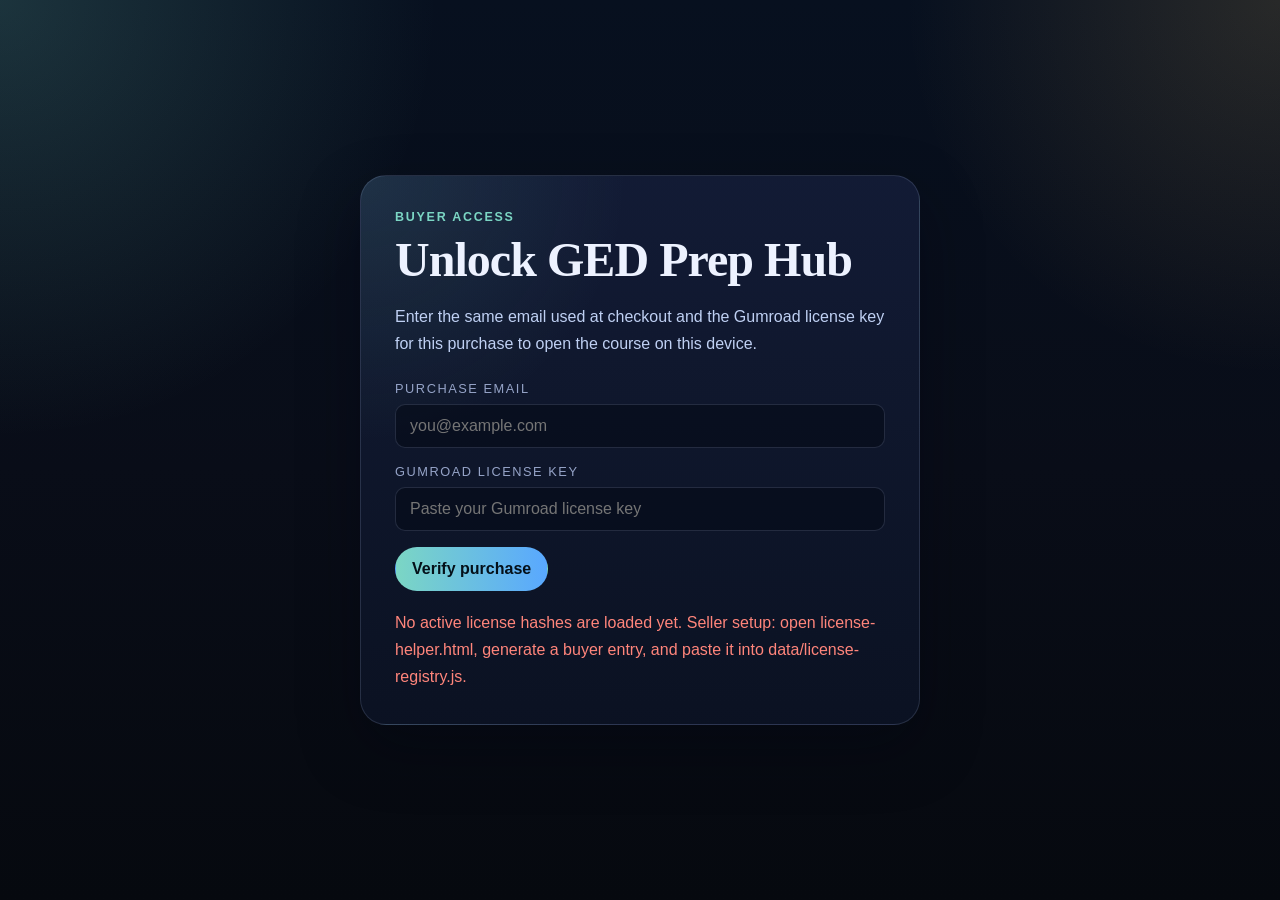
==== index.html @ f18093cb "Update index.html" ====
<!DOCTYPE html>
<html lang="en">
<head>
  <meta charset="UTF-8" />
  <meta name="viewport" content="width=device-width, initial-scale=1.0" />
  <title>GED Prep Hub</title>
  <meta
    name="description"
    content="A serious GED prep app with diagnostics, subject practice, essays, exams, progress tracking, and study plans."
  />
  <script>
    document.documentElement.classList.add("access-locked");
  </script>
  <link rel="stylesheet" href="styles.css" />
</head>
<body>
  <div class="access-gate" id="access-gate">
    <div class="access-gate__panel">
      <p class="eyebrow">Buyer Access</p>
      <h1>Unlock GED Prep Hub</h1>
      <p class="access-gate__copy">
        Enter the same email used at checkout and the Gumroad license key for this purchase to open the course on this device.
      </p>
      <form class="access-gate__form" id="access-gate-form">
        <label class="field">
          <span class="label">Purchase email</span>
          <input
            id="access-email"
            type="email"
            autocomplete="email"
            placeholder="you@example.com"
            required
          />
        </label>
        <label class="field">
          <span class="label">Gumroad license key</span>
          <input
            id="access-license"
            type="text"
            autocomplete="off"
            placeholder="Paste your Gumroad license key"
            required
          />
        </label>
        <div class="button-row">
          <button class="button button--primary" type="submit">Verify purchase</button>
        </div>
      </form>
      <p class="access-gate__status" id="access-gate-status" role="status" aria-live="polite">
        This browser will stay unlocked for this license after a successful check.
      </p>
    </div>
  </div>

  <div class="app-shell">
    <aside class="sidebar">
      <div class="sidebar__brand">
        <p class="eyebrow">GED Study Course</p>
        <h1>GED Prep Hub</h1>
        <p class="sidebar__summary">
          A focused local prep workspace built for adult learning, steady confidence, and exam readiness.
        </p>
      </div>

      <nav class="sidebar__nav" aria-label="Primary">
        <button class="nav-link is-active" data-nav="dashboard">Dashboard</button>
        <button class="nav-link" data-nav="diagnostics">Diagnostic Center</button>
        <button class="nav-link" data-nav="math">Math</button>
        <button class="nav-link" data-nav="rla">Reasoning Through Language Arts</button>
        <button class="nav-link" data-nav="science">Science</button>
        <button class="nav-link" data-nav="socialStudies">Social Studies</button>
        <button class="nav-link" data-nav="essayLab">Essay Lab</button>
        <button class="nav-link" data-nav="practiceExams">Practice Exams</button>
        <button class="nav-link" data-nav="progress">Progress Tracker</button>
        <button class="nav-link" data-nav="studyPlan">Study Plan</button>
        <button class="nav-link" data-nav="montana">Montana GED Info</button>
      </nav>

      <div class="sidebar__footer">
        <div class="mini-stat">
          <span class="mini-stat__label">Study streak</span>
          <strong id="streak-chip">0 days</strong>
        </div>
        <div class="mini-stat">
          <span class="mini-stat__label">Time studied</span>
          <strong id="time-chip">0h 00m</strong>
        </div>
      </div>
    </aside>

    <div class="workspace">
      <header class="topbar">
        <div>
          <p class="eyebrow" id="active-section-eyebrow">Local study workspace</p>
          <h2 id="workspace-title">Dashboard</h2>
        </div>
        <div class="topbar__actions">
          <button class="button button--ghost" id="resume-last-session">Resume last session</button>
          <div class="readiness-pill">
            <span>Readiness</span>
            <strong id="readiness-pill-value">Building baseline</strong>
          </div>
        </div>
      </header>

      <main class="content">
        <section class="panel is-visible" data-panel="dashboard">
          <div class="section-heading">
            <div>
              <p class="eyebrow">Overview</p>
              <h3>Daily command center</h3>
            </div>
            <p class="section-copy">
              Progress, recent activity, weak spots, and the next smart move will appear here.
            </p>
          </div>

          <div class="stats-grid">
            <article class="stat-block">
              <span class="stat-block__label">Overall progress</span>
              <strong class="stat-block__value" id="dashboard-overall-progress">0%</strong>
              <span class="stat-block__detail">Tracks completed questions, essays, and diagnostics.</span>
            </article>
            <article class="stat-block">
              <span class="stat-block__label">Recommended next step</span>
              <strong class="stat-block__value stat-block__value--small" id="dashboard-next-step">Start a diagnostic</strong>
              <span class="stat-block__detail">Recommendations adapt as study activity builds.</span>
            </article>
            <article class="stat-block">
              <span class="stat-block__label">Recent score</span>
              <strong class="stat-block__value" id="dashboard-last-score">--</strong>
              <span class="stat-block__detail">Latest quiz or exam score appears here.</span>
            </article>
            <article class="stat-block">
              <span class="stat-block__label">Essays completed</span>
              <strong class="stat-block__value" id="dashboard-essay-count">0</strong>
              <span class="stat-block__detail">Tracked with rubric self-scores and saved notes.</span>
            </article>
          </div>

          <div class="dashboard-layout">
            <div class="surface">
              <div class="surface__header">
                <h4>Subject momentum</h4>
                <p>Each bar reflects completion and accuracy blended into a simple readiness view.</p>
              </div>
              <div id="dashboard-subject-progress"></div>
            </div>

            <div class="surface">
              <div class="surface__header">
                <h4>Priority focus</h4>
                <p>Weak skills, next actions, and coaching notes update from real study behavior.</p>
              </div>
              <div id="dashboard-priority-panel" class="stack-list"></div>
            </div>
          </div>

          <div class="two-up">
            <div class="surface">
              <div class="surface__header">
                <h4>Recent activity</h4>
                <p>Saved automatically so progress is still here when you come back.</p>
              </div>
              <div id="dashboard-recent-activity" class="stack-list"></div>
            </div>

            <div class="surface">
              <div class="surface__header">
                <h4>Recent scores</h4>
                <p>Practice and diagnostics feed this rolling score history.</p>
              </div>
              <div id="dashboard-recent-scores" class="stack-list"></div>
            </div>
          </div>

          <div class="two-up">
            <div class="surface">
              <div class="surface__header">
                <h4>Study activity</h4>
                <p>A simple recent-study chart makes the routine visible instead of abstract.</p>
              </div>
              <div id="dashboard-study-activity"></div>
            </div>

            <div class="surface">
              <div class="surface__header">
                <h4>Readiness drivers</h4>
                <p>These are the live factors currently shaping the overall readiness estimate.</p>
              </div>
              <div id="dashboard-readiness-drivers" class="stack-list"></div>
            </div>
          </div>
        </section>

        <section class="panel" data-panel="diagnostics">
          <div class="section-heading">
            <div>
              <p class="eyebrow">Readiness baseline</p>
              <h3>Diagnostic Center</h3>
            </div>
            <p class="section-copy">
              Short diagnostics help identify weak topics, set study order, and measure improvement over time.
            </p>
          </div>

          <div class="three-up" id="diagnostic-cards"></div>
          <div class="two-up">
            <div class="surface">
              <div class="surface__header">
                <h4>Diagnostic summary</h4>
                <p>Recent baseline data is translated into a concise performance snapshot.</p>
              </div>
              <div id="diagnostic-summary" class="stack-list"></div>
            </div>

            <div class="surface">
              <div class="surface__header">
                <h4>Recommended study order</h4>
                <p>Subjects are ranked from highest urgency to lowest based on current evidence.</p>
              </div>
              <div id="diagnostic-study-order" class="stack-list"></div>
            </div>
          </div>
          <div class="surface">
            <div class="surface__header">
              <h4>Diagnostic history</h4>
              <p>Retakes and score movement will be stored here.</p>
            </div>
            <div id="diagnostic-history" class="stack-list"></div>
          </div>
        </section>

        <section class="panel" data-panel="math">
          <div class="subject-shell">
            <div class="subject-shell__intro">
              <p class="eyebrow">Math practice</p>
              <h3>Math</h3>
              <p>
                Build from number sense into algebra, geometry, data interpretation, and multi-step problem solving.
              </p>
            </div>
            <div class="subject-shell__controls" id="math-controls"></div>
          </div>
          <div id="math-workspace" class="study-workspace"></div>
        </section>

        <section class="panel" data-panel="rla">
          <div class="subject-shell">
            <div class="subject-shell__intro">
              <p class="eyebrow">Language arts</p>
              <h3>Reasoning Through Language Arts</h3>
              <p>
                Practice reading, evidence, grammar, revision, editing, and adult-focused comprehension.
              </p>
            </div>
            <div class="subject-shell__controls" id="rla-controls"></div>
          </div>
          <div id="rla-workspace" class="study-workspace"></div>
        </section>

        <section class="panel" data-panel="science">
          <div class="subject-shell">
            <div class="subject-shell__intro">
              <p class="eyebrow">Science literacy</p>
              <h3>Science</h3>
              <p>
                Learn how to read experiments, evaluate evidence, and reason through life, physical, and earth science.
              </p>
            </div>
            <div class="subject-shell__controls" id="science-controls"></div>
          </div>
          <div id="science-workspace" class="study-workspace"></div>
        </section>

        <section class="panel" data-panel="socialStudies">
          <div class="subject-shell">
            <div class="subject-shell__intro">
              <p class="eyebrow">Civics and analysis</p>
              <h3>Social Studies</h3>
              <p>
                Strengthen civics, economics, history, geography, and source analysis with GED-style practice.
              </p>
            </div>
            <div class="subject-shell__controls" id="socialStudies-controls"></div>
          </div>
          <div id="socialStudies-workspace" class="study-workspace"></div>
        </section>

        <section class="panel" data-panel="essayLab">
          <div class="section-heading">
            <div>
              <p class="eyebrow">Extended response</p>
              <h3>Essay Lab</h3>
            </div>
            <p class="section-copy">
              Plan, draft, compare models, build a thesis, and self-score against the GED extended response rubric.
            </p>
          </div>
          <div id="essay-lab-root"></div>
        </section>

        <section class="panel" data-panel="practiceExams">
          <div class="section-heading">
            <div>
              <p class="eyebrow">Timed rehearsal</p>
              <h3>Practice Exams</h3>
            </div>
            <p class="section-copy">
              Timed mini-tests, mixed sets, and full mock exams will live here with score reports and auto-submit logic.
            </p>
          </div>
          <div id="exam-center-root"></div>
        </section>

        <section class="panel" data-panel="progress">
          <div class="section-heading">
            <div>
              <p class="eyebrow">Study evidence</p>
              <h3>Progress Tracker</h3>
            </div>
            <p class="section-copy">
              Accuracy, weak skills, trend charts, and readiness signals update from the same saved state used everywhere else.
            </p>
          </div>
          <div id="progress-root"></div>
        </section>

        <section class="panel" data-panel="studyPlan">
          <div class="section-heading">
            <div>
              <p class="eyebrow">Route map</p>
              <h3>Study Plan</h3>
            </div>
            <p class="section-copy">
              Structured schedules for different starting points, time windows, and confidence levels.
            </p>
          </div>
          <div id="study-plan-root"></div>
        </section>

        <section class="panel" data-panel="montana">
          <div class="section-heading">
            <div>
              <p class="eyebrow">State guidance</p>
              <h3>Montana GED Info</h3>
            </div>
            <p class="section-copy">
              Official GED and HiSET reminders plus local adult-learning context will be summarized here.
            </p>
          </div>
          <div id="montana-root"></div>
        </section>
      </main>
    </div>

    <aside class="inspector">
      <div class="inspector__block">
        <p class="eyebrow">Session</p>
        <h3>Saved context</h3>
        <div id="inspector-session" class="stack-list"></div>
      </div>
      <div class="inspector__block">
        <p class="eyebrow">Bookmarks</p>
        <h3>Review queue</h3>
        <div id="inspector-bookmarks" class="stack-list"></div>
      </div>
      <div class="inspector__block">
        <p class="eyebrow">Focus</p>
        <h3>Priority skills</h3>
        <div id="inspector-priorities" class="stack-list"></div>
      </div>
    </aside>
  </div>

  <script src="data/license-registry.js"></script>
  <script src="app.js"></script>
</body>
</html>
---- styles.css ----
:root {
  --bg: #0b1020;
  --bg-alt: #111933;
  --panel: rgba(12, 18, 36, 0.94);
  --line: rgba(159, 177, 214, 0.18);
  --text: #edf2ff;
  --muted: #95a3c7;
  --muted-strong: #bfd0f3;
  --accent: #7bd6c4;
  --warning: #f2c266;
  --danger: #ff857b;
  --success: #67d08a;
  --shadow: 0 24px 60px rgba(2, 6, 18, 0.35);
  --radius-lg: 20px;
  --radius-md: 14px;
  --radius-sm: 10px;
  --sidebar-width: 300px;
  --inspector-width: 290px;
  --transition: 180ms ease;
}

*,
*::before,
*::after {
  box-sizing: border-box;
}

html {
  scroll-behavior: smooth;
}

body {
  margin: 0;
  min-height: 100vh;
  color: var(--text);
  font-family: "Segoe UI Variable Text", "Segoe UI", sans-serif;
  background:
    radial-gradient(circle at top left, rgba(123, 214, 196, 0.18), transparent 28%),
    radial-gradient(circle at top right, rgba(242, 194, 102, 0.14), transparent 24%),
    linear-gradient(180deg, #07101f 0%, #090d18 52%, #06090f 100%);
}

html.access-locked,
html.access-locked body {
  overflow: hidden;
}

button,
input,
select,
textarea {
  font: inherit;
}

button {
  cursor: pointer;
}

.app-shell {
  display: grid;
  grid-template-columns: var(--sidebar-width) minmax(0, 1fr) var(--inspector-width);
  min-height: 100vh;
}

html.access-locked .app-shell {
  display: none;
}

.access-gate {
  display: none;
  min-height: 100vh;
  padding: 28px;
  align-items: center;
  justify-content: center;
}

html.access-locked .access-gate {
  display: flex;
}

.access-gate__panel {
  width: min(560px, 100%);
  padding: 34px;
  border-radius: 26px;
  border: 1px solid rgba(159, 177, 214, 0.18);
  background:
    radial-gradient(circle at top left, rgba(123, 214, 196, 0.12), transparent 34%),
    linear-gradient(180deg, rgba(19, 28, 54, 0.96), rgba(11, 18, 35, 0.98));
  box-shadow: var(--shadow);
}

.access-gate__panel h1 {
  margin: 0 0 12px;
  font-family: Georgia, "Times New Roman", serif;
  letter-spacing: -0.02em;
  font-size: clamp(2rem, 4vw, 3rem);
}

.access-gate__copy,
.access-gate__status {
  color: var(--muted-strong);
  line-height: 1.7;
}

.access-gate__form {
  display: grid;
  gap: 16px;
  margin-top: 24px;
}

.access-gate__status {
  margin: 18px 0 0;
}

.access-gate__status.is-error {
  color: var(--danger);
}

.access-gate__status.is-success {
  color: var(--success);
}

.sidebar,
.inspector {
  display: flex;
  flex-direction: column;
  gap: 18px;
  padding: 28px 24px;
  background: rgba(5, 10, 22, 0.82);
  border-right: 1px solid var(--line);
  backdrop-filter: blur(18px);
}

.inspector {
  border-right: 0;
  border-left: 1px solid var(--line);
}

.workspace {
  display: flex;
  flex-direction: column;
  min-width: 0;
}

.topbar {
  display: flex;
  align-items: center;
  justify-content: space-between;
  gap: 24px;
  padding: 28px 34px 20px;
  border-bottom: 1px solid var(--line);
  background: linear-gradient(180deg, rgba(7, 13, 26, 0.96), rgba(7, 13, 26, 0.76));
  backdrop-filter: blur(20px);
  position: sticky;
  top: 0;
  z-index: 10;
}

.content {
  padding: 28px 34px 48px;
}

.eyebrow {
  margin: 0 0 8px;
  color: var(--accent);
  font-size: 0.78rem;
  font-weight: 700;
  letter-spacing: 0.14em;
  text-transform: uppercase;
}

.sidebar__brand h1,
.topbar h2,
.section-heading h3,
.subject-shell__intro h3,
.inspector h3 {
  margin: 0;
  font-family: Georgia, "Times New Roman", serif;
  letter-spacing: -0.02em;
}

.sidebar__brand h1 {
  font-size: clamp(2rem, 3vw, 2.8rem);
  line-height: 1;
}

.sidebar__summary,
.section-copy,
.surface__header p,
.subject-shell__intro p,
.stat-block__detail,
.stack-item__meta,
.mini-stat__label {
  color: var(--muted);
  line-height: 1.6;
}

.sidebar__nav {
  display: flex;
  flex-direction: column;
  gap: 10px;
  margin-top: 32px;
}

.nav-link,
.button {
  border: 1px solid transparent;
  border-radius: 999px;
  padding: 12px 16px;
  background: transparent;
  color: var(--muted-strong);
  transition: transform var(--transition), border-color var(--transition), background var(--transition), color var(--transition);
}

.nav-link:hover,
.nav-link:focus-visible,
.button:hover,
.button:focus-visible {
  outline: none;
  border-color: rgba(123, 214, 196, 0.35);
  background: rgba(123, 214, 196, 0.08);
  color: var(--text);
  transform: translateX(2px);
}

.nav-link.is-active {
  background: linear-gradient(90deg, rgba(123, 214, 196, 0.18), rgba(123, 214, 196, 0.04));
  border-color: rgba(123, 214, 196, 0.32);
  color: var(--text);
}

.button--ghost {
  border-color: var(--line);
}

.sidebar__footer {
  margin-top: auto;
  padding-top: 28px;
}

.mini-stat,
.readiness-pill,
.surface,
.stat-block,
.question-card,
.stack-item,
.controls-panel,
.passage-card,
.subject-summary,
.empty-state {
  background: linear-gradient(180deg, rgba(19, 28, 54, 0.92), rgba(11, 18, 35, 0.96));
  border: 1px solid var(--line);
  border-radius: var(--radius-lg);
  box-shadow: var(--shadow);
}

.readiness-pill {
  display: flex;
  flex-direction: column;
  gap: 4px;
  padding: 12px 16px;
  min-width: 180px;
}

.readiness-pill span {
  color: var(--muted);
  font-size: 0.76rem;
  text-transform: uppercase;
  letter-spacing: 0.12em;
}

.panel {
  display: none;
  animation: fadeUp 360ms ease;
}

.panel.is-visible {
  display: block;
}

@keyframes fadeUp {
  from {
    opacity: 0;
    transform: translateY(10px);
  }
  to {
    opacity: 1;
    transform: translateY(0);
  }
}

.section-heading,
.surface__header,
.subject-shell {
  display: flex;
  align-items: end;
  justify-content: space-between;
  gap: 20px;
}

.subject-shell {
  margin-bottom: 24px;
}

.subject-shell__intro {
  max-width: 700px;
}

.stats-grid,
.three-up,
.dashboard-layout,
.two-up {
  display: grid;
  gap: 18px;
}

.stats-grid {
  grid-template-columns: repeat(4, minmax(0, 1fr));
  margin: 24px 0 18px;
}

.three-up {
  grid-template-columns: repeat(3, minmax(0, 1fr));
}

.dashboard-layout,
.two-up {
  grid-template-columns: minmax(0, 1.45fr) minmax(0, 1fr);
  margin-top: 18px;
}

.stat-block,
.surface,
.controls-panel {
  padding: 22px;
}

.stat-block__label,
.stack-item__label,
.label {
  color: var(--muted);
  font-size: 0.8rem;
  text-transform: uppercase;
  letter-spacing: 0.12em;
}

.stat-block__value {
  display: block;
  margin-top: 10px;
  font-size: clamp(2rem, 4vw, 2.8rem);
  font-weight: 700;
  line-height: 1;
}

.stat-block__value--small {
  font-size: 1.4rem;
  line-height: 1.2;
}

.stack-list {
  display: flex;
  flex-direction: column;
  gap: 12px;
}

.stack-item,
.empty-state {
  padding: 16px;
}

.surface__header {
  margin-bottom: 18px;
}

.progress-row {
  display: grid;
  grid-template-columns: minmax(120px, 1fr) minmax(0, 3fr) auto;
  gap: 16px;
  align-items: center;
  padding: 12px 0;
  border-bottom: 1px solid rgba(159, 177, 214, 0.08);
}

.progress-row:last-child {
  border-bottom: 0;
}

.progress-bar {
  position: relative;
  height: 12px;
  border-radius: 999px;
  background: rgba(159, 177, 214, 0.12);
  overflow: hidden;
}

.progress-bar__fill {
  position: absolute;
  inset: 0 auto 0 0;
  border-radius: inherit;
  background: linear-gradient(90deg, var(--accent), #4f94ff);
}

.pill {
  display: inline-flex;
  align-items: center;
  gap: 8px;
  padding: 7px 10px;
  border-radius: 999px;
  font-size: 0.8rem;
  background: rgba(123, 214, 196, 0.1);
  color: var(--muted-strong);
  border: 1px solid rgba(123, 214, 196, 0.16);
}

.study-workspace {
  display: flex;
  flex-direction: column;
  gap: 18px;
}

.controls-panel {
  display: grid;
  grid-template-columns: repeat(6, minmax(0, 1fr));
  gap: 14px;
}

.field {
  display: flex;
  flex-direction: column;
  gap: 8px;
}

.field select,
.field input,
.field textarea {
  width: 100%;
  padding: 12px 14px;
  color: var(--text);
  background: rgba(5, 10, 22, 0.56);
  border: 1px solid var(--line);
  border-radius: var(--radius-sm);
}

.button-row {
  display: flex;
  flex-wrap: wrap;
  gap: 10px;
  align-items: center;
}

.button--primary {
  background: linear-gradient(90deg, var(--accent), #59a8ff);
  color: #041019;
  border-color: transparent;
  font-weight: 700;
}

.button--secondary {
  border-color: var(--line);
  background: rgba(159, 177, 214, 0.06);
}

.question-card {
  overflow: hidden;
}

.question-card__header,
.question-card__footer,
.passage-card,
.question-card__body {
  padding: 20px 22px;
}

.question-card__header,
.question-card__footer {
  display: flex;
  flex-wrap: wrap;
  align-items: center;
  justify-content: space-between;
  gap: 12px;
  border-bottom: 1px solid rgba(159, 177, 214, 0.1);
}

.question-card__footer {
  border-top: 1px solid rgba(159, 177, 214, 0.1);
  border-bottom: 0;
}

.question-card__body {
  display: grid;
  gap: 18px;
}

.question-card__body h4,
.surface h4 {
  margin: 0;
  font-size: 1.15rem;
}

.passage-card p,
.question-card__body h4 {
  white-space: pre-line;
  line-height: 1.7;
}

.choices {
  display: flex;
  flex-direction: column;
  gap: 12px;
}

.question-nav {
  display: grid;
  grid-template-columns: repeat(auto-fill, minmax(42px, 1fr));
  gap: 8px;
}

.question-nav__btn {
  border: 1px solid rgba(159, 177, 214, 0.18);
  border-radius: 10px;
  padding: 10px 0;
  background: rgba(8, 13, 25, 0.78);
  color: var(--muted-strong);
}

.question-nav__btn.is-current {
  border-color: rgba(123, 214, 196, 0.55);
  background: rgba(123, 214, 196, 0.16);
  color: var(--text);
}

.question-nav__btn.is-correct {
  border-color: rgba(103, 208, 138, 0.35);
}

.question-nav__btn.is-incorrect {
  border-color: rgba(255, 133, 123, 0.35);
}

.choice {
  display: flex;
  align-items: start;
  gap: 12px;
  padding: 14px 16px;
  border: 1px solid rgba(159, 177, 214, 0.12);
  border-radius: var(--radius-md);
  background: rgba(8, 13, 25, 0.7);
}

.choice.is-correct {
  border-color: rgba(103, 208, 138, 0.4);
  background: rgba(103, 208, 138, 0.1);
}

.choice.is-incorrect {
  border-color: rgba(255, 133, 123, 0.4);
  background: rgba(255, 133, 123, 0.1);
}

.explanation-box {
  padding: 16px;
  border-radius: var(--radius-md);
  background: rgba(79, 148, 255, 0.09);
  border: 1px solid rgba(79, 148, 255, 0.18);
  color: var(--muted-strong);
  line-height: 1.65;
}

.meta-line {
  display: flex;
  flex-wrap: wrap;
  gap: 10px;
}

.chart {
  display: grid;
  gap: 12px;
}

.chart-row {
  display: grid;
  grid-template-columns: minmax(120px, 1fr) minmax(0, 4fr) auto;
  gap: 12px;
  align-items: center;
}

.chart-bar {
  height: 12px;
  overflow: hidden;
  border-radius: 999px;
  background: rgba(159, 177, 214, 0.12);
}

.chart-bar__fill {
  height: 100%;
  background: linear-gradient(90deg, #7bd6c4, #59a8ff);
}

.activity-chart {
  display: grid;
  grid-template-columns: repeat(auto-fit, minmax(42px, 1fr));
  gap: 10px;
  align-items: end;
  min-height: 220px;
}

.activity-bar {
  display: grid;
  gap: 8px;
  justify-items: center;
}

.activity-bar__value,
.activity-bar__sub {
  color: var(--muted);
  font-size: 0.76rem;
}

.activity-bar__track {
  width: 100%;
  height: 132px;
  display: flex;
  align-items: end;
  justify-content: center;
  padding: 8px;
  border-radius: 18px;
  background: rgba(8, 13, 25, 0.72);
  border: 1px solid rgba(159, 177, 214, 0.1);
}

.activity-bar__column {
  width: 100%;
  border-radius: 999px;
  background: linear-gradient(180deg, rgba(123, 214, 196, 0.95), rgba(79, 148, 255, 0.72));
}

.activity-bar__label {
  font-weight: 700;
}

.coverage-domain {
  margin-top: 16px;
  padding-top: 16px;
  border-top: 1px solid rgba(159, 177, 214, 0.1);
}

.coverage-domain:first-of-type {
  margin-top: 0;
  padding-top: 0;
  border-top: 0;
}

.coverage-domain__header {
  display: flex;
  justify-content: space-between;
  align-items: start;
  gap: 18px;
  margin-bottom: 14px;
}

.coverage-domain__header h5 {
  margin: 0 0 6px;
  font-size: 1rem;
}

.coverage-domain__header p {
  margin: 0;
  color: var(--muted);
  line-height: 1.6;
}

.coverage-list {
  display: grid;
  gap: 12px;
}

.coverage-row {
  display: grid;
  grid-template-columns: minmax(0, 1fr) auto;
  gap: 18px;
  align-items: center;
  padding: 16px;
  border-radius: var(--radius-md);
  border: 1px solid rgba(159, 177, 214, 0.1);
  background: rgba(8, 13, 25, 0.62);
}

.coverage-row__main {
  display: grid;
  gap: 10px;
}

@media (max-width: 1280px) {
  .app-shell {
    grid-template-columns: 260px minmax(0, 1fr);
  }

  .inspector {
    display: none;
  }

  .stats-grid,
  .three-up {
    grid-template-columns: repeat(2, minmax(0, 1fr));
  }

  .controls-panel {
    grid-template-columns: repeat(3, minmax(0, 1fr));
  }
}

@media (max-width: 960px) {
  .app-shell {
    grid-template-columns: 1fr;
  }

  .sidebar {
    border-right: 0;
    border-bottom: 1px solid var(--line);
  }

  .topbar,
  .section-heading,
  .subject-shell {
    flex-direction: column;
    align-items: stretch;
  }

  .stats-grid,
  .three-up,
  .dashboard-layout,
  .two-up,
  .controls-panel {
    grid-template-columns: 1fr;
  }

  .coverage-row,
  .chart-row,
  .progress-row {
    grid-template-columns: 1fr;
  }

  .coverage-domain__header {
    display: flex;
    flex-direction: column;
  }

  .content {
    padding: 22px 18px 38px;
  }
}
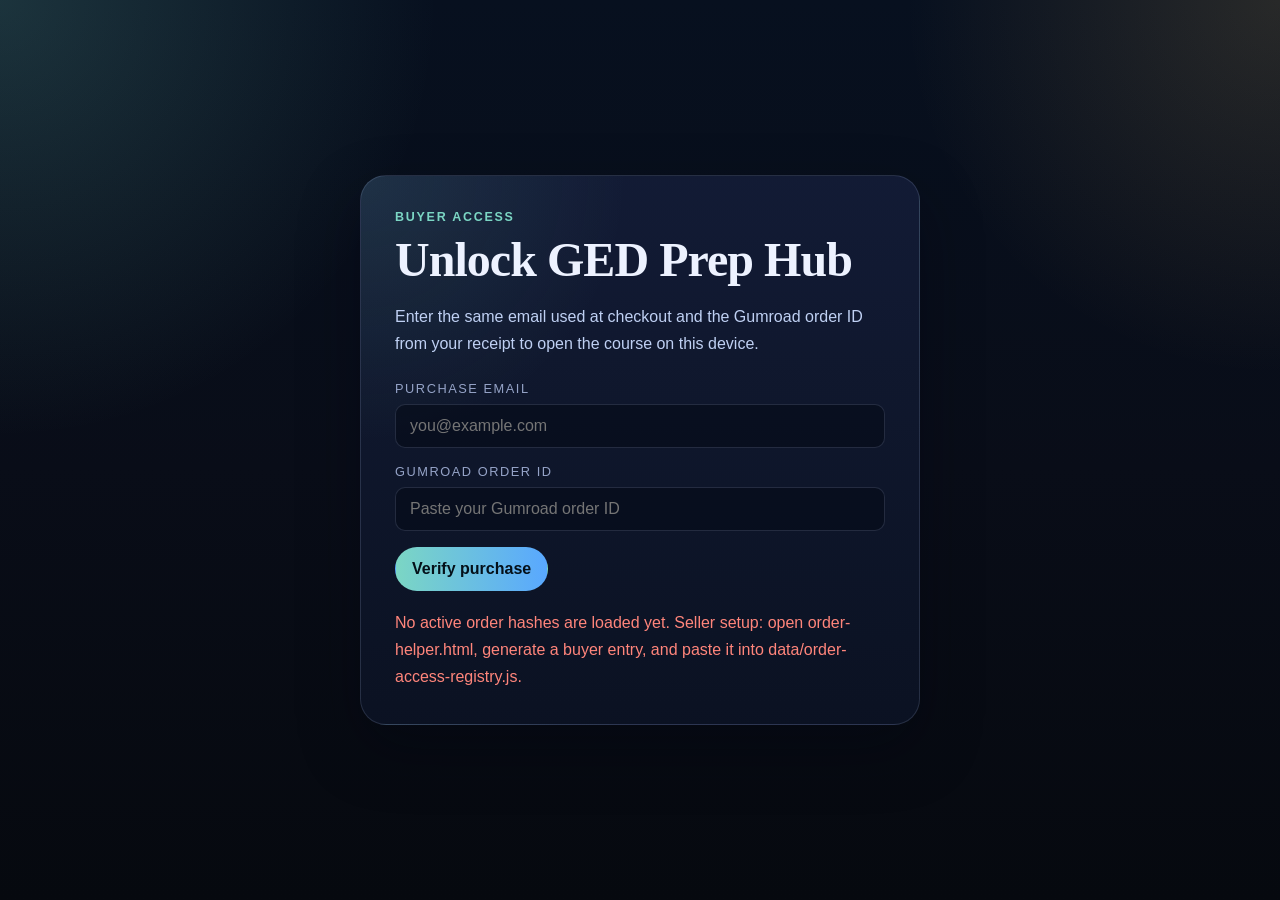
==== commit 094747b0: "Update index.html" ====
--- a/index.html
+++ b/index.html
@@ -19,7 +19,7 @@
       <p class="eyebrow">Buyer Access</p>
       <h1>Unlock GED Prep Hub</h1>
       <p class="access-gate__copy">
-        Enter the same email used at checkout and the Gumroad license key for this purchase to open the course on this device.
+        Enter the same email used at checkout and the Gumroad order ID from your receipt to open the course on this device.
       </p>
       <form class="access-gate__form" id="access-gate-form">
         <label class="field">
@@ -33,12 +33,12 @@
           />
         </label>
         <label class="field">
-          <span class="label">Gumroad license key</span>
+          <span class="label">Gumroad order ID</span>
           <input
-            id="access-license"
+            id="access-order-id"
             type="text"
             autocomplete="off"
-            placeholder="Paste your Gumroad license key"
+            placeholder="Paste your Gumroad order ID"
             required
           />
         </label>
@@ -47,7 +47,7 @@
         </div>
       </form>
       <p class="access-gate__status" id="access-gate-status" role="status" aria-live="polite">
-        This browser will stay unlocked for this license after a successful check.
+        This browser will stay unlocked for this purchase after a successful check.
       </p>
     </div>
   </div>
@@ -373,7 +373,7 @@
     </aside>
   </div>
 
-  <script src="data/license-registry.js"></script>
+  <script src="data/order-access-registry.js"></script>
   <script src="app.js"></script>
 </body>
 </html>
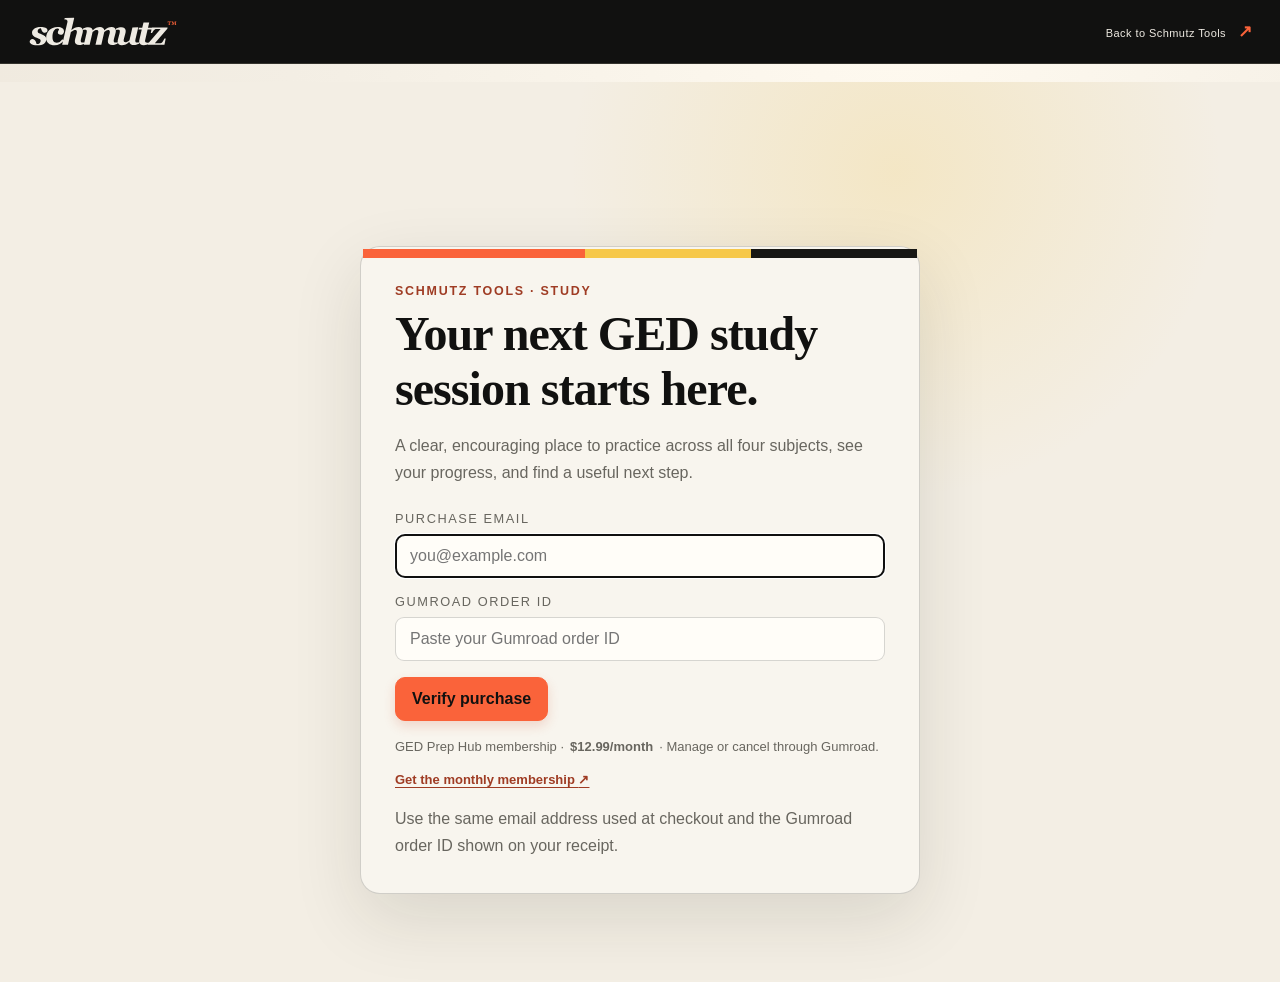
==== commit 611d9862: "Rebrand GED Prep Hub for Schmutz" ====
--- a/index.html
+++ b/index.html
@@ -3,23 +3,25 @@
 <head>
   <meta charset="UTF-8" />
   <meta name="viewport" content="width=device-width, initial-scale=1.0" />
-  <title>GED Prep Hub</title>
+  <title>GED Prep Hub | Schmutz</title>
   <meta
     name="description"
-    content="A serious GED prep app with diagnostics, subject practice, essays, exams, progress tracking, and study plans."
+    content="A Schmutz-branded GED study workspace with diagnostics, four subject areas, essay practice, timed exams, progress tracking, and study plans."
   />
   <script>
     document.documentElement.classList.add("access-locked");
   </script>
   <link rel="stylesheet" href="styles.css" />
+  <link rel="stylesheet" href="schmutz.css" />
 </head>
 <body>
+  <a class="schmutz-back" href="https://schmutz.pro/tools.html"><img src="brand/schmutz-wordmark-paper-rust-tm.svg" alt="Schmutz" /><span>Back to Schmutz Tools <b aria-hidden="true">↗</b></span></a>
   <div class="access-gate" id="access-gate">
     <div class="access-gate__panel">
-      <p class="eyebrow">Buyer Access</p>
-      <h1>Unlock GED Prep Hub</h1>
+      <p class="eyebrow">Schmutz Tools · Study</p>
+      <h1>Your next GED study session starts here.</h1>
       <p class="access-gate__copy">
-        Enter the same email used at checkout and the Gumroad order ID from your receipt to open the course on this device.
+        A clear, encouraging place to practice across all four subjects, see your progress, and find a useful next step.
       </p>
       <form class="access-gate__form" id="access-gate-form">
         <label class="field">
@@ -46,8 +48,12 @@
           <button class="button button--primary" type="submit">Verify purchase</button>
         </div>
       </form>
+      <p class="access-gate__buy">GED Prep Hub membership · <strong>$12.99/month</strong> · Manage or cancel through Gumroad.</p>
+      <p class="access-gate__buy">
+        <a href="https://theschmutz.gumroad.com/l/gedprep" target="_blank" rel="noopener noreferrer">Get the monthly membership <span aria-hidden="true">↗</span></a>
+      </p>
       <p class="access-gate__status" id="access-gate-status" role="status" aria-live="polite">
-        This browser will stay unlocked for this purchase after a successful check.
+        Your study progress stays in this browser on this device.
       </p>
     </div>
   </div>
@@ -55,10 +61,10 @@
   <div class="app-shell">
     <aside class="sidebar">
       <div class="sidebar__brand">
-        <p class="eyebrow">GED Study Course</p>
+        <p class="eyebrow">Schmutz Tools · Study</p>
         <h1>GED Prep Hub</h1>
         <p class="sidebar__summary">
-          A focused local prep workspace built for adult learning, steady confidence, and exam readiness.
+          A welcoming study workspace for steady practice, clearer next steps, and exam readiness.
         </p>
       </div>
 
@@ -91,7 +97,7 @@
     <div class="workspace">
       <header class="topbar">
         <div>
-          <p class="eyebrow" id="active-section-eyebrow">Local study workspace</p>
+          <p class="eyebrow" id="active-section-eyebrow">A little progress, every session</p>
           <h2 id="workspace-title">Dashboard</h2>
         </div>
         <div class="topbar__actions">
--- a/schmutz.css
+++ b/schmutz.css
@@ -0,0 +1,179 @@
+:root {
+  --bg: #f3eee4;
+  --bg-alt: #e8dfd0;
+  --panel: #fffdf8;
+  --line: rgba(17, 17, 16, .17);
+  --text: #111110;
+  --muted: #68665f;
+  --muted-strong: #393832;
+  --accent: #fa633a;
+  --warning: #a95b18;
+  --danger: #b13a31;
+  --success: #287849;
+  --shadow: 0 24px 65px rgba(17, 17, 16, .14);
+  --radius-lg: 20px;
+  --radius-md: 14px;
+  --radius-sm: 10px;
+}
+
+body {
+  padding-top: 82px;
+  color: var(--text);
+  background: var(--bg);
+  font-family: Arial, Helvetica, sans-serif;
+}
+
+.schmutz-back {
+  position: fixed;
+  inset: 0 0 auto;
+  z-index: 30;
+  height: 64px;
+  padding: 0 28px;
+  display: flex;
+  align-items: center;
+  justify-content: space-between;
+  background: #111110;
+  color: #eeeae2;
+  border-bottom: 1px solid #494843;
+  text-decoration: none;
+}
+
+.schmutz-back img { width: 150px; height: auto; }
+.schmutz-back span { color: #eeeae2; font-size: 11px; letter-spacing: .04em; }
+.schmutz-back b { color: #fa633a; font-size: 17px; margin-left: 8px; }
+
+.app-shell { background: var(--bg); }
+.sidebar, .inspector {
+  background: #e3ded4;
+  border-color: var(--line);
+  backdrop-filter: none;
+}
+.workspace { background: var(--bg); }
+.topbar {
+  background: rgba(238, 234, 226, .96);
+  border-color: var(--line);
+  backdrop-filter: blur(12px);
+}
+.eyebrow, .stat-block__label, .mini-stat__label { color: #9f3c24; }
+.sidebar__brand h1, .topbar h2, .section-heading h3,
+.subject-shell__intro h3, .inspector h3 { color: var(--text); }
+.sidebar__summary, .section-copy, .surface__header p,
+.subject-shell__intro p, .stat-block__detail,
+.stack-item__meta, .mini-stat__label { color: var(--muted); }
+.nav-link, .button { color: #393832; }
+.nav-link:hover, .nav-link:focus-visible, .button:hover, .button:focus-visible {
+  border-color: rgba(250, 99, 58, .5);
+  background: rgba(250, 99, 58, .09);
+  color: var(--text);
+}
+.nav-link.is-active {
+  background: #fa633a;
+  border-color: #fa633a;
+  color: #111110;
+}
+.surface, .stat-block, .inspector__block, .mini-stat,
+.quiz-card, .study-card, .stack-item, .diagnostic-card,
+.exam-card, .plan-card, .subject-card, .progress-card,
+.essay-card, .metric-card, .chart-card {
+  color: var(--text);
+  background: var(--panel);
+  border-color: var(--line);
+  box-shadow: 0 8px 22px rgba(17, 17, 16, .045);
+}
+input, select, textarea {
+  color: var(--text);
+  background-color: #fffdf8;
+  border-color: var(--line);
+}
+select option { color: var(--text); background: #fffdf8; }
+button { color: var(--text); }
+button.button--primary, .button--primary {
+  color: #111110;
+  background: #fa633a;
+  border-color: #fa633a;
+}
+.button--primary:hover { background: #f87856; }
+.access-gate { padding-top: 104px; }
+.access-gate__panel {
+  border-color: var(--line);
+  border-radius: 0;
+  background: #f8f5ee;
+}
+.access-gate__panel h1 { color: var(--text); }
+.access-gate__copy, .access-gate__status { color: var(--muted); }
+.access-gate__buy { display: flex; flex-wrap: wrap; gap: 6px; align-items: baseline; margin: 18px 0 0; color: var(--muted); font-size: 13px; }
+.access-gate__buy a { color: #9f3c24; text-decoration: underline; text-underline-offset: 3px; font-weight: 700; }
+.access-gate__buy a:hover { color: #fa633a; }
+.access-gate__status.is-success { color: var(--success); }
+.access-gate__status.is-error { color: var(--danger); }
+.coverage-row { background: #f8f5ee; border-color: var(--line); }
+.readiness-pill { color: var(--text); background: #e3ded4; border-color: var(--line); }
+.badge, .tag, .chip { border-radius: 0; }
+
+/* GED Prep Hub: a warmer, more editorial study room with Schmutz color. */
+body { background: radial-gradient(ellipse at 70% 0%, #fffaf0 0, #f3eee4 48%, #ece5d9 100%); }
+.app-shell { max-width: 1800px; margin: 0 auto; box-shadow: 0 24px 90px rgba(37, 29, 19, .08); }
+.sidebar { background: #171714; color: #f7f0e3; border-right: 0; }
+.sidebar__brand h1, .sidebar__summary { color: #f7f0e3; }
+.sidebar .eyebrow { color: #f6c84a; }
+.sidebar__nav { gap: 6px; }
+.nav-link { color: #d9d4c9; border-radius: 9px; text-align: left; }
+.nav-link:hover, .nav-link:focus-visible { background: rgba(255,255,255,.08); color: #fffdf8; }
+.nav-link.is-active { background: #f6c84a; border-color: #f6c84a; color: #171714; font-weight: 800; }
+.mini-stat { background: rgba(255,255,255,.06); border: 1px solid rgba(255,255,255,.12); color: #fffdf8; border-radius: 12px; box-shadow: none; }
+.mini-stat__label { color: #c5bfb2; }
+.workspace { background: transparent; }
+.topbar { padding: 26px clamp(22px, 3vw, 46px) 22px; border-bottom: 1px solid rgba(23,23,20,.12); }
+.topbar h2 { font-size: clamp(2rem, 3vw, 2.8rem); line-height: 1; }
+.content { padding: clamp(18px, 3vw, 42px) clamp(18px, 3vw, 46px) 60px; }
+.section-heading { align-items: center; padding: clamp(20px, 3vw, 34px); margin: 0 0 22px; border-radius: 18px; color: #fffdf8; background: linear-gradient(112deg, rgba(23,23,20,.96) 0%, rgba(42,37,28,.92) 56%, rgba(112,53,34,.88) 100%), url("ged-prep-cover.png") center 42% / cover; box-shadow: 0 16px 34px rgba(36, 27, 19, .16); }
+.section-heading .eyebrow { color: #f6c84a; }
+.section-heading h3 { color: #fffdf8; font-size: clamp(1.7rem, 2.7vw, 2.35rem); }
+.section-heading .section-copy { max-width: 420px; color: #f1e9db; }
+.surface, .stat-block, .inspector__block, .quiz-card, .study-card, .stack-item, .diagnostic-card, .exam-card, .plan-card, .subject-card, .progress-card, .essay-card, .metric-card, .chart-card {
+  border-radius: 15px; box-shadow: 0 8px 24px rgba(37, 29, 19, .055); transition: transform .18s ease, box-shadow .18s ease;
+}
+.surface { padding: clamp(18px, 2vw, 26px); }
+.surface__header { align-items: start; }
+.surface__header h4, .surface h4 { color: #24231f; }
+.surface__header p { margin: 8px 0 0; }
+.stat-block { position: relative; overflow: hidden; padding: 22px; border-top: 3px solid #f6c84a; }
+.stat-block:nth-child(2) { border-top-color: #fa633a; }
+.stat-block:nth-child(3) { border-top-color: #8a9c64; }
+.stat-block:nth-child(4) { border-top-color: #bd8268; }
+.stat-block__value { color: #211f1a; }
+.stat-block__label, .stack-item__label { color: #8a4028; }
+.readiness-pill { background: #fffdf8; border: 1px solid rgba(23,23,20,.12); border-radius: 12px; box-shadow: 0 6px 18px rgba(37,29,19,.05); }
+.button { border-radius: 10px; }
+.button--primary { box-shadow: 0 5px 12px rgba(205,72,37,.18); }
+.progress-bar { background: #eae3d8; }
+.progress-bar__fill { background: linear-gradient(90deg, #fa633a, #f6c84a); }
+.stack-item, .empty-state { border-radius: 11px; background: #faf7ef; }
+.question-card, .passage-card, .subject-summary, .controls-panel { background: #fffdf8; border-radius: 15px; }
+.question-card__header, .question-card__footer { border-color: rgba(23,23,20,.1); }
+.field select, .field input, .field textarea { background: #fffdf8; border-radius: 9px; }
+input, select, textarea { border-radius: 9px; }
+.coverage-row { border-radius: 10px; }
+.panel > .surface, .panel > .two-up, .panel > .three-up { margin-top: 18px; }
+.panel > .section-heading + .surface, .panel > .section-heading + .two-up, .panel > .section-heading + .three-up { margin-top: 0; }
+.subject-shell { padding: 26px 30px; margin-bottom: 20px; border-radius: 18px; color: #fffdf8; background: linear-gradient(115deg, #24231f, #563521); }
+.subject-shell__intro h3, .subject-shell__intro p { color: #fffdf8; }
+.subject-shell .eyebrow { color: #f6c84a; }
+.subject-shell + * { margin-top: 16px; }
+.diagnostic-card:hover, .study-card:hover, .exam-card:hover, .plan-card:hover, .subject-card:hover { transform: translateY(-2px); box-shadow: 0 14px 30px rgba(37,29,19,.1); }
+.schmutz-back { border-bottom-color: #34332d; }
+.access-gate { background: radial-gradient(circle at 70% 10%, rgba(246,200,74,.2), transparent 27%), #f3eee4; }
+.access-gate__panel { border-radius: 20px; box-shadow: 0 24px 70px rgba(37,29,19,.12); }
+.access-gate__panel::before { content: ""; display: block; height: 9px; margin: -32px -32px 26px; background: linear-gradient(90deg, #fa633a 0 40%, #f6c84a 40% 70%, #171714 70%); }
+
+@media (max-width: 600px) {
+  body { padding-top: 72px; }
+  .schmutz-back { height: 56px; padding: 0 18px; }
+  .schmutz-back img { width: 120px; }
+  .schmutz-back span { font-size: 10px; }
+  .section-heading { display: block; min-height: 205px; background-position: 62% center; }
+  .section-heading .section-copy { margin-top: 12px; }
+  .topbar { align-items: flex-start; flex-direction: column; }
+  .topbar__actions { width: 100%; justify-content: space-between; }
+  .subject-shell { padding: 20px; }
+}
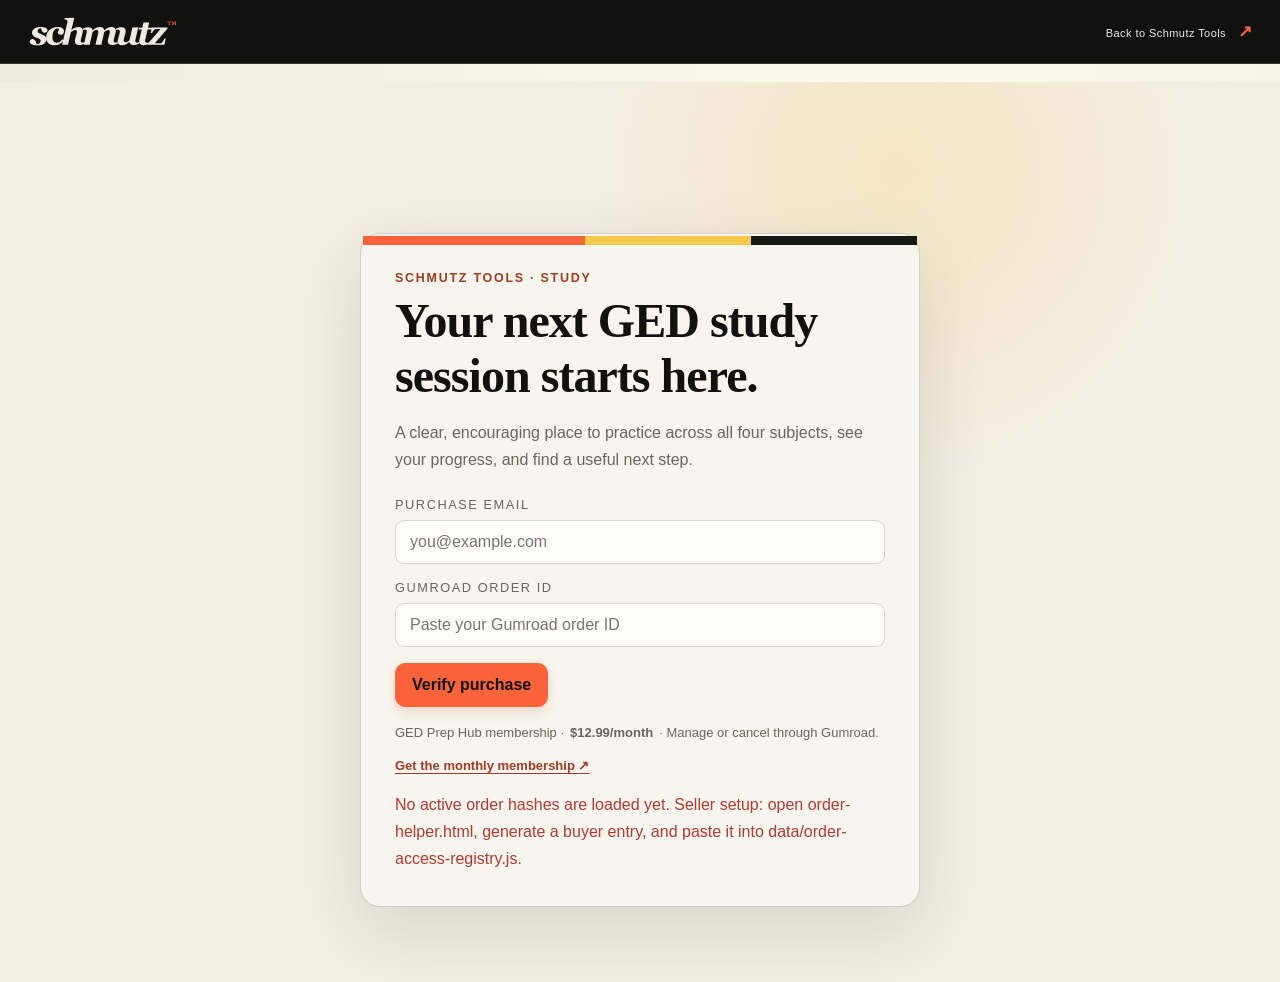
==== commit 3c592913: "Refresh GED owner test registry cache" ====
--- a/index.html
+++ b/index.html
@@ -379,7 +379,7 @@
     </aside>
   </div>
 
-  <script src="data/order-access-registry.js"></script>
+  <script src="data/order-access-registry.js?v=20261123-owner-test-2"></script>
   <script src="app.js"></script>
 </body>
 </html>
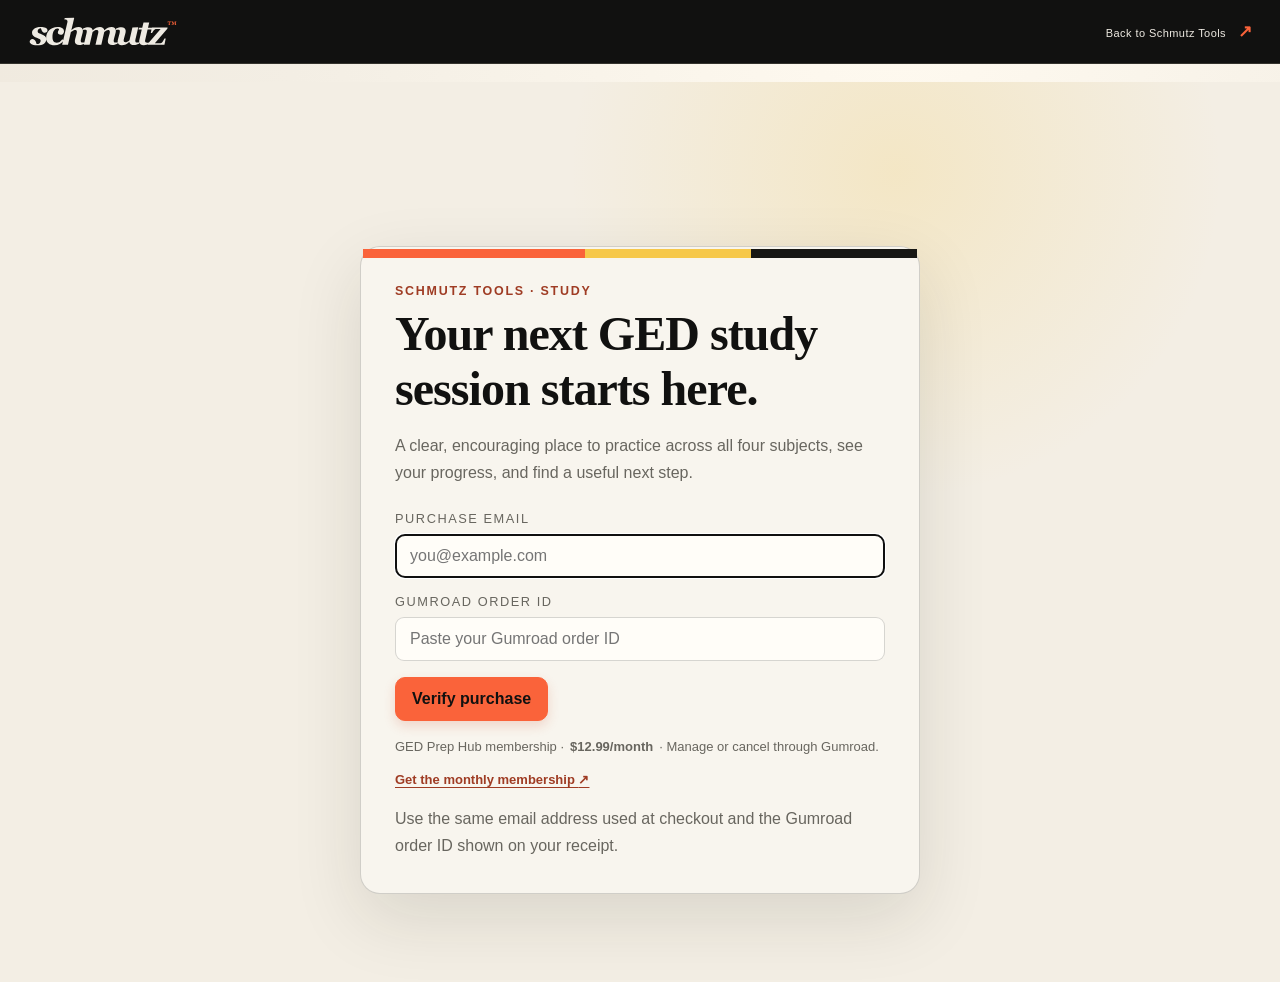
==== commit 3edf8ce3: "Refresh corrected GED access registry" ====
--- a/index.html
+++ b/index.html
@@ -379,7 +379,7 @@
     </aside>
   </div>
 
-  <script src="data/order-access-registry.js?v=20261123-owner-test-2"></script>
+  <script src="data/order-access-registry.js?v=20261123-owner-test-3"></script>
   <script src="app.js"></script>
 </body>
 </html>
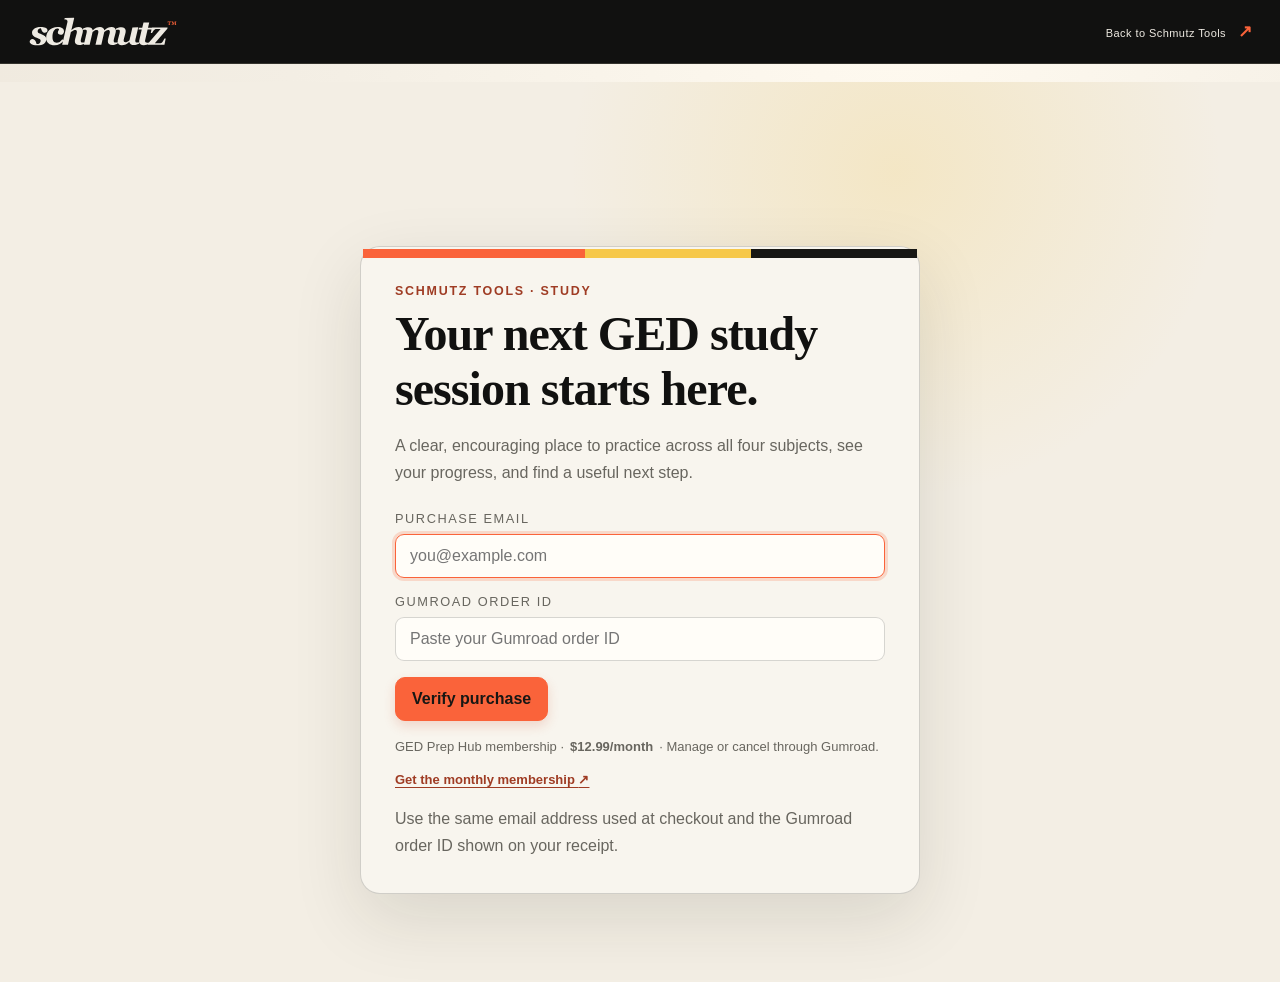
==== commit e18217a7: "Refresh Schmutz GED hub styles" ====
--- a/index.html
+++ b/index.html
@@ -11,8 +11,8 @@
   <script>
     document.documentElement.classList.add("access-locked");
   </script>
-  <link rel="stylesheet" href="styles.css" />
-  <link rel="stylesheet" href="schmutz.css" />
+  <link rel="stylesheet" href="styles.css?v=schmutz-study-20261123-2" />
+  <link rel="stylesheet" href="schmutz.css?v=schmutz-study-20261123-2" />
 </head>
 <body>
   <a class="schmutz-back" href="https://schmutz.pro/tools.html"><img src="brand/schmutz-wordmark-paper-rust-tm.svg" alt="Schmutz" /><span>Back to Schmutz Tools <b aria-hidden="true">↗</b></span></a>
--- a/styles.css
+++ b/styles.css
@@ -1,16 +1,16 @@
 :root {
-  --bg: #0b1020;
-  --bg-alt: #111933;
-  --panel: rgba(12, 18, 36, 0.94);
-  --line: rgba(159, 177, 214, 0.18);
-  --text: #edf2ff;
-  --muted: #95a3c7;
-  --muted-strong: #bfd0f3;
-  --accent: #7bd6c4;
-  --warning: #f2c266;
-  --danger: #ff857b;
-  --success: #67d08a;
-  --shadow: 0 24px 60px rgba(2, 6, 18, 0.35);
+  --bg: #f3eee4;
+  --bg-alt: #e8dfd0;
+  --panel: #fffdf8;
+  --line: rgba(17, 17, 16, 0.18);
+  --text: #111110;
+  --muted: #68665f;
+  --muted-strong: #393832;
+  --accent: #fa633a;
+  --warning: #a95b18;
+  --danger: #b13a31;
+  --success: #287849;
+  --shadow: 0 24px 60px rgba(37, 29, 19, 0.12);
   --radius-lg: 20px;
   --radius-md: 14px;
   --radius-sm: 10px;
@@ -35,9 +35,9 @@
   color: var(--text);
   font-family: "Segoe UI Variable Text", "Segoe UI", sans-serif;
   background:
-    radial-gradient(circle at top left, rgba(123, 214, 196, 0.18), transparent 28%),
-    radial-gradient(circle at top right, rgba(242, 194, 102, 0.14), transparent 24%),
-    linear-gradient(180deg, #07101f 0%, #090d18 52%, #06090f 100%);
+    radial-gradient(circle at top left, rgba(250, 99, 58, 0.18), transparent 28%),
+    radial-gradient(circle at top right, rgba(246, 200, 74, 0.14), transparent 24%),
+    linear-gradient(180deg, #fffaf0 0%, #f3eee4 52%, #ece5d9 100%);
 }
 
 html.access-locked,
@@ -82,10 +82,10 @@
   width: min(560px, 100%);
   padding: 34px;
   border-radius: 26px;
-  border: 1px solid rgba(159, 177, 214, 0.18);
+  border: 1px solid rgba(17, 17, 16, 0.18);
   background:
-    radial-gradient(circle at top left, rgba(123, 214, 196, 0.12), transparent 34%),
-    linear-gradient(180deg, rgba(19, 28, 54, 0.96), rgba(11, 18, 35, 0.98));
+    radial-gradient(circle at top left, rgba(250, 99, 58, 0.12), transparent 34%),
+    linear-gradient(180deg, rgba(255, 253, 248, 0.96), rgba(243, 238, 228, 0.98));
   box-shadow: var(--shadow);
 }
 
@@ -126,7 +126,7 @@
   flex-direction: column;
   gap: 18px;
   padding: 28px 24px;
-  background: rgba(5, 10, 22, 0.82);
+  background: #171714;
   border-right: 1px solid var(--line);
   backdrop-filter: blur(18px);
 }
@@ -149,7 +149,7 @@
   gap: 24px;
   padding: 28px 34px 20px;
   border-bottom: 1px solid var(--line);
-  background: linear-gradient(180deg, rgba(7, 13, 26, 0.96), rgba(7, 13, 26, 0.76));
+  background: linear-gradient(180deg, rgba(243, 238, 228, 0.96), rgba(243, 238, 228, 0.76));
   backdrop-filter: blur(20px);
   position: sticky;
   top: 0;
@@ -217,15 +217,15 @@
 .button:hover,
 .button:focus-visible {
   outline: none;
-  border-color: rgba(123, 214, 196, 0.35);
-  background: rgba(123, 214, 196, 0.08);
+  border-color: rgba(250, 99, 58, 0.35);
+  background: rgba(250, 99, 58, 0.08);
   color: var(--text);
   transform: translateX(2px);
 }
 
 .nav-link.is-active {
-  background: linear-gradient(90deg, rgba(123, 214, 196, 0.18), rgba(123, 214, 196, 0.04));
-  border-color: rgba(123, 214, 196, 0.32);
+  background: linear-gradient(90deg, rgba(250, 99, 58, 0.18), rgba(250, 99, 58, 0.04));
+  border-color: rgba(250, 99, 58, 0.32);
   color: var(--text);
 }
 
@@ -248,7 +248,7 @@
 .passage-card,
 .subject-summary,
 .empty-state {
-  background: linear-gradient(180deg, rgba(19, 28, 54, 0.92), rgba(11, 18, 35, 0.96));
+  background: linear-gradient(180deg, rgba(255, 253, 248, 0.92), rgba(243, 238, 228, 0.96));
   border: 1px solid var(--line);
   border-radius: var(--radius-lg);
   box-shadow: var(--shadow);
@@ -378,7 +378,7 @@
   gap: 16px;
   align-items: center;
   padding: 12px 0;
-  border-bottom: 1px solid rgba(159, 177, 214, 0.08);
+  border-bottom: 1px solid rgba(17, 17, 16, 0.08);
 }
 
 .progress-row:last-child {
@@ -389,7 +389,7 @@
   position: relative;
   height: 12px;
   border-radius: 999px;
-  background: rgba(159, 177, 214, 0.12);
+  background: rgba(17, 17, 16, 0.12);
   overflow: hidden;
 }
 
@@ -397,7 +397,7 @@
   position: absolute;
   inset: 0 auto 0 0;
   border-radius: inherit;
-  background: linear-gradient(90deg, var(--accent), #4f94ff);
+  background: linear-gradient(90deg, var(--accent), #f6c84a);
 }
 
 .pill {
@@ -407,9 +407,9 @@
   padding: 7px 10px;
   border-radius: 999px;
   font-size: 0.8rem;
-  background: rgba(123, 214, 196, 0.1);
+  background: rgba(250, 99, 58, 0.1);
   color: var(--muted-strong);
-  border: 1px solid rgba(123, 214, 196, 0.16);
+  border: 1px solid rgba(250, 99, 58, 0.16);
 }
 
 .study-workspace {
@@ -436,7 +436,7 @@
   width: 100%;
   padding: 12px 14px;
   color: var(--text);
-  background: rgba(5, 10, 22, 0.56);
+  background: #fffdf8;
   border: 1px solid var(--line);
   border-radius: var(--radius-sm);
 }
@@ -449,15 +449,15 @@
 }
 
 .button--primary {
-  background: linear-gradient(90deg, var(--accent), #59a8ff);
-  color: #041019;
+  background: linear-gradient(90deg, var(--accent), #f6c84a);
+  color: #111110;
   border-color: transparent;
   font-weight: 700;
 }
 
 .button--secondary {
   border-color: var(--line);
-  background: rgba(159, 177, 214, 0.06);
+  background: rgba(17, 17, 16, 0.06);
 }
 
 .question-card {
@@ -478,11 +478,11 @@
   align-items: center;
   justify-content: space-between;
   gap: 12px;
-  border-bottom: 1px solid rgba(159, 177, 214, 0.1);
+  border-bottom: 1px solid rgba(17, 17, 16, 0.1);
 }
 
 .question-card__footer {
-  border-top: 1px solid rgba(159, 177, 214, 0.1);
+  border-top: 1px solid rgba(17, 17, 16, 0.1);
   border-bottom: 0;
 }
 
@@ -516,25 +516,25 @@
 }
 
 .question-nav__btn {
-  border: 1px solid rgba(159, 177, 214, 0.18);
+  border: 1px solid rgba(17, 17, 16, 0.18);
   border-radius: 10px;
   padding: 10px 0;
-  background: rgba(8, 13, 25, 0.78);
+  background: rgba(232, 223, 208, 0.78);
   color: var(--muted-strong);
 }
 
 .question-nav__btn.is-current {
-  border-color: rgba(123, 214, 196, 0.55);
-  background: rgba(123, 214, 196, 0.16);
+  border-color: rgba(250, 99, 58, 0.55);
+  background: rgba(250, 99, 58, 0.16);
   color: var(--text);
 }
 
 .question-nav__btn.is-correct {
-  border-color: rgba(103, 208, 138, 0.35);
+  border-color: rgba(40, 120, 73, 0.35);
 }
 
 .question-nav__btn.is-incorrect {
-  border-color: rgba(255, 133, 123, 0.35);
+  border-color: rgba(177, 58, 49, 0.35);
 }
 
 .choice {
@@ -542,26 +542,26 @@
   align-items: start;
   gap: 12px;
   padding: 14px 16px;
-  border: 1px solid rgba(159, 177, 214, 0.12);
+  border: 1px solid rgba(17, 17, 16, 0.12);
   border-radius: var(--radius-md);
-  background: rgba(8, 13, 25, 0.7);
+  background: rgba(232, 223, 208, 0.7);
 }
 
 .choice.is-correct {
-  border-color: rgba(103, 208, 138, 0.4);
-  background: rgba(103, 208, 138, 0.1);
+  border-color: rgba(40, 120, 73, 0.4);
+  background: rgba(40, 120, 73, 0.1);
 }
 
 .choice.is-incorrect {
-  border-color: rgba(255, 133, 123, 0.4);
-  background: rgba(255, 133, 123, 0.1);
+  border-color: rgba(177, 58, 49, 0.4);
+  background: rgba(177, 58, 49, 0.1);
 }
 
 .explanation-box {
   padding: 16px;
   border-radius: var(--radius-md);
-  background: rgba(79, 148, 255, 0.09);
-  border: 1px solid rgba(79, 148, 255, 0.18);
+  background: rgba(246, 200, 74, 0.09);
+  border: 1px solid rgba(246, 200, 74, 0.18);
   color: var(--muted-strong);
   line-height: 1.65;
 }
@@ -588,12 +588,12 @@
   height: 12px;
   overflow: hidden;
   border-radius: 999px;
-  background: rgba(159, 177, 214, 0.12);
+  background: rgba(17, 17, 16, 0.12);
 }
 
 .chart-bar__fill {
   height: 100%;
-  background: linear-gradient(90deg, #7bd6c4, #59a8ff);
+  background: linear-gradient(90deg, #fa633a, #f6c84a);
 }
 
 .activity-chart {
@@ -624,14 +624,14 @@
   justify-content: center;
   padding: 8px;
   border-radius: 18px;
-  background: rgba(8, 13, 25, 0.72);
-  border: 1px solid rgba(159, 177, 214, 0.1);
+  background: rgba(232, 223, 208, 0.72);
+  border: 1px solid rgba(17, 17, 16, 0.1);
 }
 
 .activity-bar__column {
   width: 100%;
   border-radius: 999px;
-  background: linear-gradient(180deg, rgba(123, 214, 196, 0.95), rgba(79, 148, 255, 0.72));
+  background: linear-gradient(180deg, rgba(250, 99, 58, 0.95), rgba(246, 200, 74, 0.72));
 }
 
 .activity-bar__label {
@@ -641,7 +641,7 @@
 .coverage-domain {
   margin-top: 16px;
   padding-top: 16px;
-  border-top: 1px solid rgba(159, 177, 214, 0.1);
+  border-top: 1px solid rgba(17, 17, 16, 0.1);
 }
 
 .coverage-domain:first-of-type {
@@ -681,8 +681,8 @@
   align-items: center;
   padding: 16px;
   border-radius: var(--radius-md);
-  border: 1px solid rgba(159, 177, 214, 0.1);
-  background: rgba(8, 13, 25, 0.62);
+  border: 1px solid rgba(17, 17, 16, 0.1);
+  background: rgba(232, 223, 208, 0.62);
 }
 
 .coverage-row__main {
--- a/schmutz.css
+++ b/schmutz.css
@@ -177,3 +177,105 @@
   .topbar__actions { width: 100%; justify-content: space-between; }
   .subject-shell { padding: 20px; }
 }
+
+
+/* Schmutz finish: carry the same paper, ink, rust and marigold system through every study view. */
+:root {
+  --schmutz-paper: #f3eee4;
+  --schmutz-card: #fffdf8;
+  --schmutz-ink: #171714;
+  --schmutz-rust: #fa633a;
+  --schmutz-marigold: #f6c84a;
+  --schmutz-muted: #68665f;
+}
+body { color: var(--schmutz-ink); }
+.sidebar, .sidebar__brand, .sidebar__nav { color: #f7f0e3; }
+.inspector { background: #e8dfd0; color: var(--schmutz-ink); }
+.inspector__block { background: var(--schmutz-card); }
+.sidebar__brand h1, .topbar h2, .section-heading h3,
+.subject-shell__intro h3, .inspector h3,
+.surface h4, .question-card__body h4, .coverage-domain__header h5 {
+  font-family: Georgia, "Times New Roman", serif;
+  letter-spacing: -.025em;
+}
+.topbar h2 { font-weight: 500; }
+.section-heading { min-height: 210px; }
+.section-heading .section-copy { line-height: 1.75; }
+.surface, .question-card, .passage-card, .subject-summary,
+.controls-panel, .stat-block, .stack-item, .empty-state,
+.coverage-row, .readiness-pill, .inspector__block {
+  border-color: rgba(23, 23, 20, .13);
+}
+.stack-item, .empty-state { color: var(--schmutz-ink); }
+.pill, .badge, .tag, .chip {
+  color: #70351f;
+  background: rgba(250, 99, 58, .1);
+  border: 1px solid rgba(250, 99, 58, .2);
+}
+.question-nav__btn {
+  color: var(--schmutz-ink);
+  background: #eee8dc;
+  border-color: rgba(23, 23, 20, .14);
+}
+.question-nav__btn.is-current {
+  color: var(--schmutz-ink);
+  background: rgba(250, 99, 58, .16);
+  border-color: var(--schmutz-rust);
+}
+.question-nav__btn.is-correct, .choice.is-correct {
+  color: #28583c;
+  background: rgba(53, 126, 78, .09);
+  border-color: rgba(53, 126, 78, .35);
+}
+.question-nav__btn.is-incorrect, .choice.is-incorrect {
+  color: #8f3028;
+  background: rgba(177, 58, 49, .08);
+  border-color: rgba(177, 58, 49, .35);
+}
+.choice {
+  color: var(--schmutz-ink);
+  background: #faf7ef;
+  border-color: rgba(23, 23, 20, .13);
+  transition: border-color .18s ease, background .18s ease, transform .18s ease;
+}
+.choice:hover { border-color: rgba(250, 99, 58, .55); transform: translateY(-1px); }
+.explanation-box {
+  color: #393832;
+  background: rgba(246, 200, 74, .13);
+  border-color: rgba(169, 91, 24, .2);
+}
+.chart-bar { background: #e8dfd0; }
+.chart-bar__fill { background: linear-gradient(90deg, var(--schmutz-rust), var(--schmutz-marigold)); }
+.activity-bar__track {
+  background: #e8dfd0;
+  border-color: rgba(23, 23, 20, .12);
+}
+.activity-bar__column { background: linear-gradient(180deg, var(--schmutz-rust), var(--schmutz-marigold)); }
+.activity-bar__label, .activity-bar__value, .activity-bar__sub { color: var(--schmutz-muted); }
+.coverage-row { background: #faf7ef; }
+.field select:focus, .field input:focus, .field textarea:focus,
+input:focus, select:focus, textarea:focus {
+  outline: 3px solid rgba(250, 99, 58, .2);
+  border-color: var(--schmutz-rust);
+}
+.button--secondary { color: var(--schmutz-ink); background: #eee8dc; }
+.button--primary, button.button--primary {
+  color: var(--schmutz-ink);
+  background: var(--schmutz-rust);
+  border-color: var(--schmutz-rust);
+}
+.button--primary:hover, button.button--primary:hover {
+  color: var(--schmutz-ink);
+  background: #ff7955;
+  border-color: #ff7955;
+}
+.progress-bar__fill { background: linear-gradient(90deg, var(--schmutz-rust), var(--schmutz-marigold)); }
+.stat-block:nth-child(3) { border-top-color: var(--schmutz-marigold); }
+.stat-block:nth-child(4) { border-top-color: var(--schmutz-rust); }
+::selection { color: var(--schmutz-ink); background: rgba(246, 200, 74, .55); }
+
+@media (max-width: 960px) {
+  .sidebar { color: #f7f0e3; }
+  .inspector { background: #e8dfd0; }
+  .section-heading { min-height: 0; }
+}
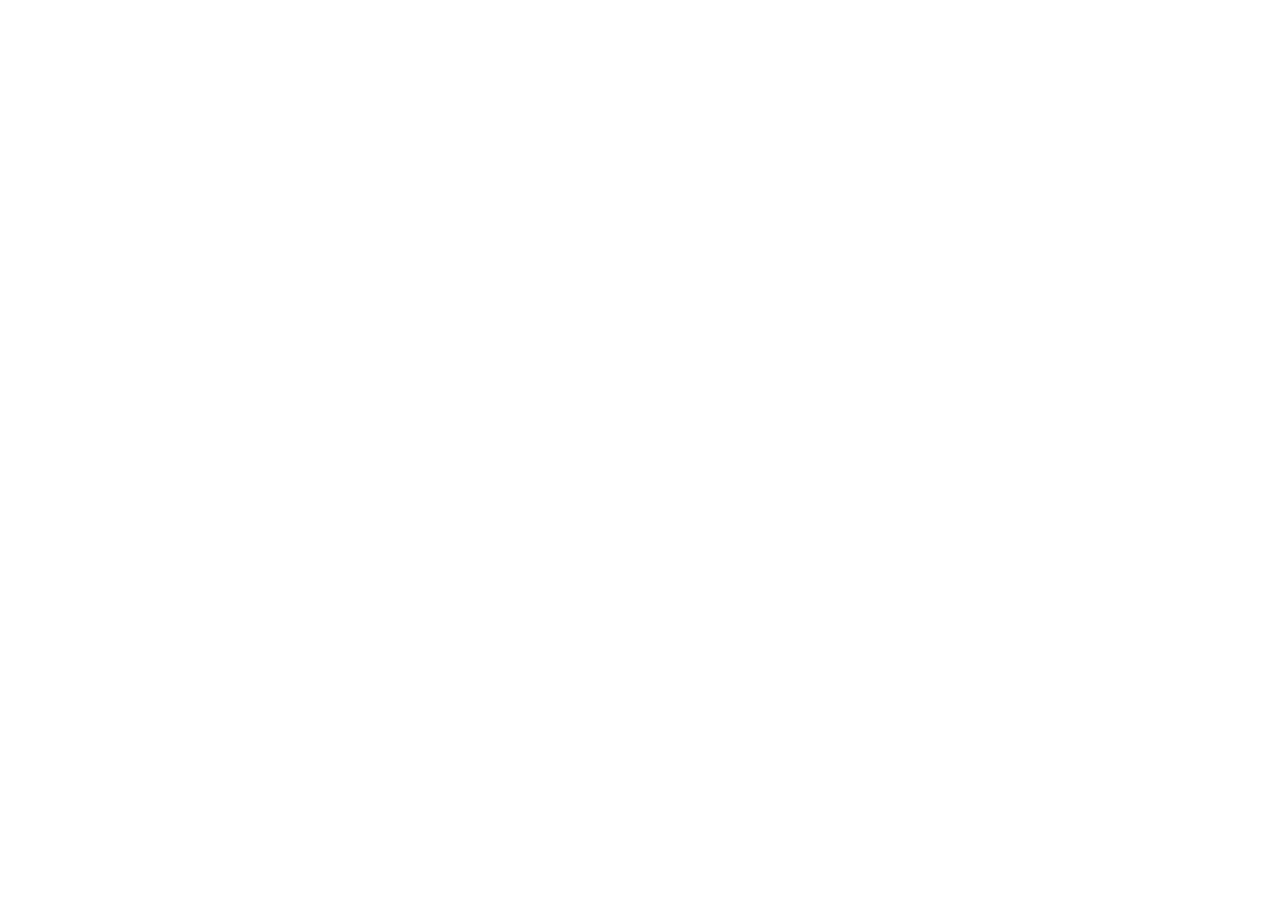
==== commit ea45c205: "Redirect GED Prep Hub to Schmutz" ====
--- a/index.html
+++ b/index.html
@@ -1,385 +1,15 @@
-<!DOCTYPE html>
+<!doctype html>
 <html lang="en">
 <head>
-  <meta charset="UTF-8" />
-  <meta name="viewport" content="width=device-width, initial-scale=1.0" />
-  <title>GED Prep Hub | Schmutz</title>
-  <meta
-    name="description"
-    content="A Schmutz-branded GED study workspace with diagnostics, four subject areas, essay practice, timed exams, progress tracking, and study plans."
-  />
-  <script>
-    document.documentElement.classList.add("access-locked");
-  </script>
-  <link rel="stylesheet" href="styles.css?v=schmutz-study-20261123-2" />
-  <link rel="stylesheet" href="schmutz.css?v=schmutz-study-20261123-2" />
+  <meta charset="utf-8">
+  <meta name="viewport" content="width=device-width, initial-scale=1">
+  <meta name="robots" content="noindex,follow">
+  <link rel="canonical" href="https://schmutz.pro/ged-prep/">
+  <meta http-equiv="refresh" content="0; url=https://schmutz.pro/ged-prep/">
+  <title>GED Prep Hub moved to Schmutz</title>
+  <script>location.replace("https://schmutz.pro/ged-prep/" + location.search + location.hash);</script>
 </head>
 <body>
-  <a class="schmutz-back" href="https://schmutz.pro/tools.html"><img src="brand/schmutz-wordmark-paper-rust-tm.svg" alt="Schmutz" /><span>Back to Schmutz Tools <b aria-hidden="true">↗</b></span></a>
-  <div class="access-gate" id="access-gate">
-    <div class="access-gate__panel">
-      <p class="eyebrow">Schmutz Tools · Study</p>
-      <h1>Your next GED study session starts here.</h1>
-      <p class="access-gate__copy">
-        A clear, encouraging place to practice across all four subjects, see your progress, and find a useful next step.
-      </p>
-      <form class="access-gate__form" id="access-gate-form">
-        <label class="field">
-          <span class="label">Purchase email</span>
-          <input
-            id="access-email"
-            type="email"
-            autocomplete="email"
-            placeholder="you@example.com"
-            required
-          />
-        </label>
-        <label class="field">
-          <span class="label">Gumroad order ID</span>
-          <input
-            id="access-order-id"
-            type="text"
-            autocomplete="off"
-            placeholder="Paste your Gumroad order ID"
-            required
-          />
-        </label>
-        <div class="button-row">
-          <button class="button button--primary" type="submit">Verify purchase</button>
-        </div>
-      </form>
-      <p class="access-gate__buy">GED Prep Hub membership · <strong>$12.99/month</strong> · Manage or cancel through Gumroad.</p>
-      <p class="access-gate__buy">
-        <a href="https://theschmutz.gumroad.com/l/gedprep" target="_blank" rel="noopener noreferrer">Get the monthly membership <span aria-hidden="true">↗</span></a>
-      </p>
-      <p class="access-gate__status" id="access-gate-status" role="status" aria-live="polite">
-        Your study progress stays in this browser on this device.
-      </p>
-    </div>
-  </div>
-
-  <div class="app-shell">
-    <aside class="sidebar">
-      <div class="sidebar__brand">
-        <p class="eyebrow">Schmutz Tools · Study</p>
-        <h1>GED Prep Hub</h1>
-        <p class="sidebar__summary">
-          A welcoming study workspace for steady practice, clearer next steps, and exam readiness.
-        </p>
-      </div>
-
-      <nav class="sidebar__nav" aria-label="Primary">
-        <button class="nav-link is-active" data-nav="dashboard">Dashboard</button>
-        <button class="nav-link" data-nav="diagnostics">Diagnostic Center</button>
-        <button class="nav-link" data-nav="math">Math</button>
-        <button class="nav-link" data-nav="rla">Reasoning Through Language Arts</button>
-        <button class="nav-link" data-nav="science">Science</button>
-        <button class="nav-link" data-nav="socialStudies">Social Studies</button>
-        <button class="nav-link" data-nav="essayLab">Essay Lab</button>
-        <button class="nav-link" data-nav="practiceExams">Practice Exams</button>
-        <button class="nav-link" data-nav="progress">Progress Tracker</button>
-        <button class="nav-link" data-nav="studyPlan">Study Plan</button>
-        <button class="nav-link" data-nav="montana">Montana GED Info</button>
-      </nav>
-
-      <div class="sidebar__footer">
-        <div class="mini-stat">
-          <span class="mini-stat__label">Study streak</span>
-          <strong id="streak-chip">0 days</strong>
-        </div>
-        <div class="mini-stat">
-          <span class="mini-stat__label">Time studied</span>
-          <strong id="time-chip">0h 00m</strong>
-        </div>
-      </div>
-    </aside>
-
-    <div class="workspace">
-      <header class="topbar">
-        <div>
-          <p class="eyebrow" id="active-section-eyebrow">A little progress, every session</p>
-          <h2 id="workspace-title">Dashboard</h2>
-        </div>
-        <div class="topbar__actions">
-          <button class="button button--ghost" id="resume-last-session">Resume last session</button>
-          <div class="readiness-pill">
-            <span>Readiness</span>
-            <strong id="readiness-pill-value">Building baseline</strong>
-          </div>
-        </div>
-      </header>
-
-      <main class="content">
-        <section class="panel is-visible" data-panel="dashboard">
-          <div class="section-heading">
-            <div>
-              <p class="eyebrow">Overview</p>
-              <h3>Daily command center</h3>
-            </div>
-            <p class="section-copy">
-              Progress, recent activity, weak spots, and the next smart move will appear here.
-            </p>
-          </div>
-
-          <div class="stats-grid">
-            <article class="stat-block">
-              <span class="stat-block__label">Overall progress</span>
-              <strong class="stat-block__value" id="dashboard-overall-progress">0%</strong>
-              <span class="stat-block__detail">Tracks completed questions, essays, and diagnostics.</span>
-            </article>
-            <article class="stat-block">
-              <span class="stat-block__label">Recommended next step</span>
-              <strong class="stat-block__value stat-block__value--small" id="dashboard-next-step">Start a diagnostic</strong>
-              <span class="stat-block__detail">Recommendations adapt as study activity builds.</span>
-            </article>
-            <article class="stat-block">
-              <span class="stat-block__label">Recent score</span>
-              <strong class="stat-block__value" id="dashboard-last-score">--</strong>
-              <span class="stat-block__detail">Latest quiz or exam score appears here.</span>
-            </article>
-            <article class="stat-block">
-              <span class="stat-block__label">Essays completed</span>
-              <strong class="stat-block__value" id="dashboard-essay-count">0</strong>
-              <span class="stat-block__detail">Tracked with rubric self-scores and saved notes.</span>
-            </article>
-          </div>
-
-          <div class="dashboard-layout">
-            <div class="surface">
-              <div class="surface__header">
-                <h4>Subject momentum</h4>
-                <p>Each bar reflects completion and accuracy blended into a simple readiness view.</p>
-              </div>
-              <div id="dashboard-subject-progress"></div>
-            </div>
-
-            <div class="surface">
-              <div class="surface__header">
-                <h4>Priority focus</h4>
-                <p>Weak skills, next actions, and coaching notes update from real study behavior.</p>
-              </div>
-              <div id="dashboard-priority-panel" class="stack-list"></div>
-            </div>
-          </div>
-
-          <div class="two-up">
-            <div class="surface">
-              <div class="surface__header">
-                <h4>Recent activity</h4>
-                <p>Saved automatically so progress is still here when you come back.</p>
-              </div>
-              <div id="dashboard-recent-activity" class="stack-list"></div>
-            </div>
-
-            <div class="surface">
-              <div class="surface__header">
-                <h4>Recent scores</h4>
-                <p>Practice and diagnostics feed this rolling score history.</p>
-              </div>
-              <div id="dashboard-recent-scores" class="stack-list"></div>
-            </div>
-          </div>
-
-          <div class="two-up">
-            <div class="surface">
-              <div class="surface__header">
-                <h4>Study activity</h4>
-                <p>A simple recent-study chart makes the routine visible instead of abstract.</p>
-              </div>
-              <div id="dashboard-study-activity"></div>
-            </div>
-
-            <div class="surface">
-              <div class="surface__header">
-                <h4>Readiness drivers</h4>
-                <p>These are the live factors currently shaping the overall readiness estimate.</p>
-              </div>
-              <div id="dashboard-readiness-drivers" class="stack-list"></div>
-            </div>
-          </div>
-        </section>
-
-        <section class="panel" data-panel="diagnostics">
-          <div class="section-heading">
-            <div>
-              <p class="eyebrow">Readiness baseline</p>
-              <h3>Diagnostic Center</h3>
-            </div>
-            <p class="section-copy">
-              Short diagnostics help identify weak topics, set study order, and measure improvement over time.
-            </p>
-          </div>
-
-          <div class="three-up" id="diagnostic-cards"></div>
-          <div class="two-up">
-            <div class="surface">
-              <div class="surface__header">
-                <h4>Diagnostic summary</h4>
-                <p>Recent baseline data is translated into a concise performance snapshot.</p>
-              </div>
-              <div id="diagnostic-summary" class="stack-list"></div>
-            </div>
-
-            <div class="surface">
-              <div class="surface__header">
-                <h4>Recommended study order</h4>
-                <p>Subjects are ranked from highest urgency to lowest based on current evidence.</p>
-              </div>
-              <div id="diagnostic-study-order" class="stack-list"></div>
-            </div>
-          </div>
-          <div class="surface">
-            <div class="surface__header">
-              <h4>Diagnostic history</h4>
-              <p>Retakes and score movement will be stored here.</p>
-            </div>
-            <div id="diagnostic-history" class="stack-list"></div>
-          </div>
-        </section>
-
-        <section class="panel" data-panel="math">
-          <div class="subject-shell">
-            <div class="subject-shell__intro">
-              <p class="eyebrow">Math practice</p>
-              <h3>Math</h3>
-              <p>
-                Build from number sense into algebra, geometry, data interpretation, and multi-step problem solving.
-              </p>
-            </div>
-            <div class="subject-shell__controls" id="math-controls"></div>
-          </div>
-          <div id="math-workspace" class="study-workspace"></div>
-        </section>
-
-        <section class="panel" data-panel="rla">
-          <div class="subject-shell">
-            <div class="subject-shell__intro">
-              <p class="eyebrow">Language arts</p>
-              <h3>Reasoning Through Language Arts</h3>
-              <p>
-                Practice reading, evidence, grammar, revision, editing, and adult-focused comprehension.
-              </p>
-            </div>
-            <div class="subject-shell__controls" id="rla-controls"></div>
-          </div>
-          <div id="rla-workspace" class="study-workspace"></div>
-        </section>
-
-        <section class="panel" data-panel="science">
-          <div class="subject-shell">
-            <div class="subject-shell__intro">
-              <p class="eyebrow">Science literacy</p>
-              <h3>Science</h3>
-              <p>
-                Learn how to read experiments, evaluate evidence, and reason through life, physical, and earth science.
-              </p>
-            </div>
-            <div class="subject-shell__controls" id="science-controls"></div>
-          </div>
-          <div id="science-workspace" class="study-workspace"></div>
-        </section>
-
-        <section class="panel" data-panel="socialStudies">
-          <div class="subject-shell">
-            <div class="subject-shell__intro">
-              <p class="eyebrow">Civics and analysis</p>
-              <h3>Social Studies</h3>
-              <p>
-                Strengthen civics, economics, history, geography, and source analysis with GED-style practice.
-              </p>
-            </div>
-            <div class="subject-shell__controls" id="socialStudies-controls"></div>
-          </div>
-          <div id="socialStudies-workspace" class="study-workspace"></div>
-        </section>
-
-        <section class="panel" data-panel="essayLab">
-          <div class="section-heading">
-            <div>
-              <p class="eyebrow">Extended response</p>
-              <h3>Essay Lab</h3>
-            </div>
-            <p class="section-copy">
-              Plan, draft, compare models, build a thesis, and self-score against the GED extended response rubric.
-            </p>
-          </div>
-          <div id="essay-lab-root"></div>
-        </section>
-
-        <section class="panel" data-panel="practiceExams">
-          <div class="section-heading">
-            <div>
-              <p class="eyebrow">Timed rehearsal</p>
-              <h3>Practice Exams</h3>
-            </div>
-            <p class="section-copy">
-              Timed mini-tests, mixed sets, and full mock exams will live here with score reports and auto-submit logic.
-            </p>
-          </div>
-          <div id="exam-center-root"></div>
-        </section>
-
-        <section class="panel" data-panel="progress">
-          <div class="section-heading">
-            <div>
-              <p class="eyebrow">Study evidence</p>
-              <h3>Progress Tracker</h3>
-            </div>
-            <p class="section-copy">
-              Accuracy, weak skills, trend charts, and readiness signals update from the same saved state used everywhere else.
-            </p>
-          </div>
-          <div id="progress-root"></div>
-        </section>
-
-        <section class="panel" data-panel="studyPlan">
-          <div class="section-heading">
-            <div>
-              <p class="eyebrow">Route map</p>
-              <h3>Study Plan</h3>
-            </div>
-            <p class="section-copy">
-              Structured schedules for different starting points, time windows, and confidence levels.
-            </p>
-          </div>
-          <div id="study-plan-root"></div>
-        </section>
-
-        <section class="panel" data-panel="montana">
-          <div class="section-heading">
-            <div>
-              <p class="eyebrow">State guidance</p>
-              <h3>Montana GED Info</h3>
-            </div>
-            <p class="section-copy">
-              Official GED and HiSET reminders plus local adult-learning context will be summarized here.
-            </p>
-          </div>
-          <div id="montana-root"></div>
-        </section>
-      </main>
-    </div>
-
-    <aside class="inspector">
-      <div class="inspector__block">
-        <p class="eyebrow">Session</p>
-        <h3>Saved context</h3>
-        <div id="inspector-session" class="stack-list"></div>
-      </div>
-      <div class="inspector__block">
-        <p class="eyebrow">Bookmarks</p>
-        <h3>Review queue</h3>
-        <div id="inspector-bookmarks" class="stack-list"></div>
-      </div>
-      <div class="inspector__block">
-        <p class="eyebrow">Focus</p>
-        <h3>Priority skills</h3>
-        <div id="inspector-priorities" class="stack-list"></div>
-      </div>
-    </aside>
-  </div>
-
-  <script src="data/order-access-registry.js?v=20261123-owner-test-3"></script>
-  <script src="app.js"></script>
+  <p>The GED Prep Hub has moved to Schmutz. <a href="https://schmutz.pro/ged-prep/">Open the study hub</a>.</p>
 </body>
 </html>
